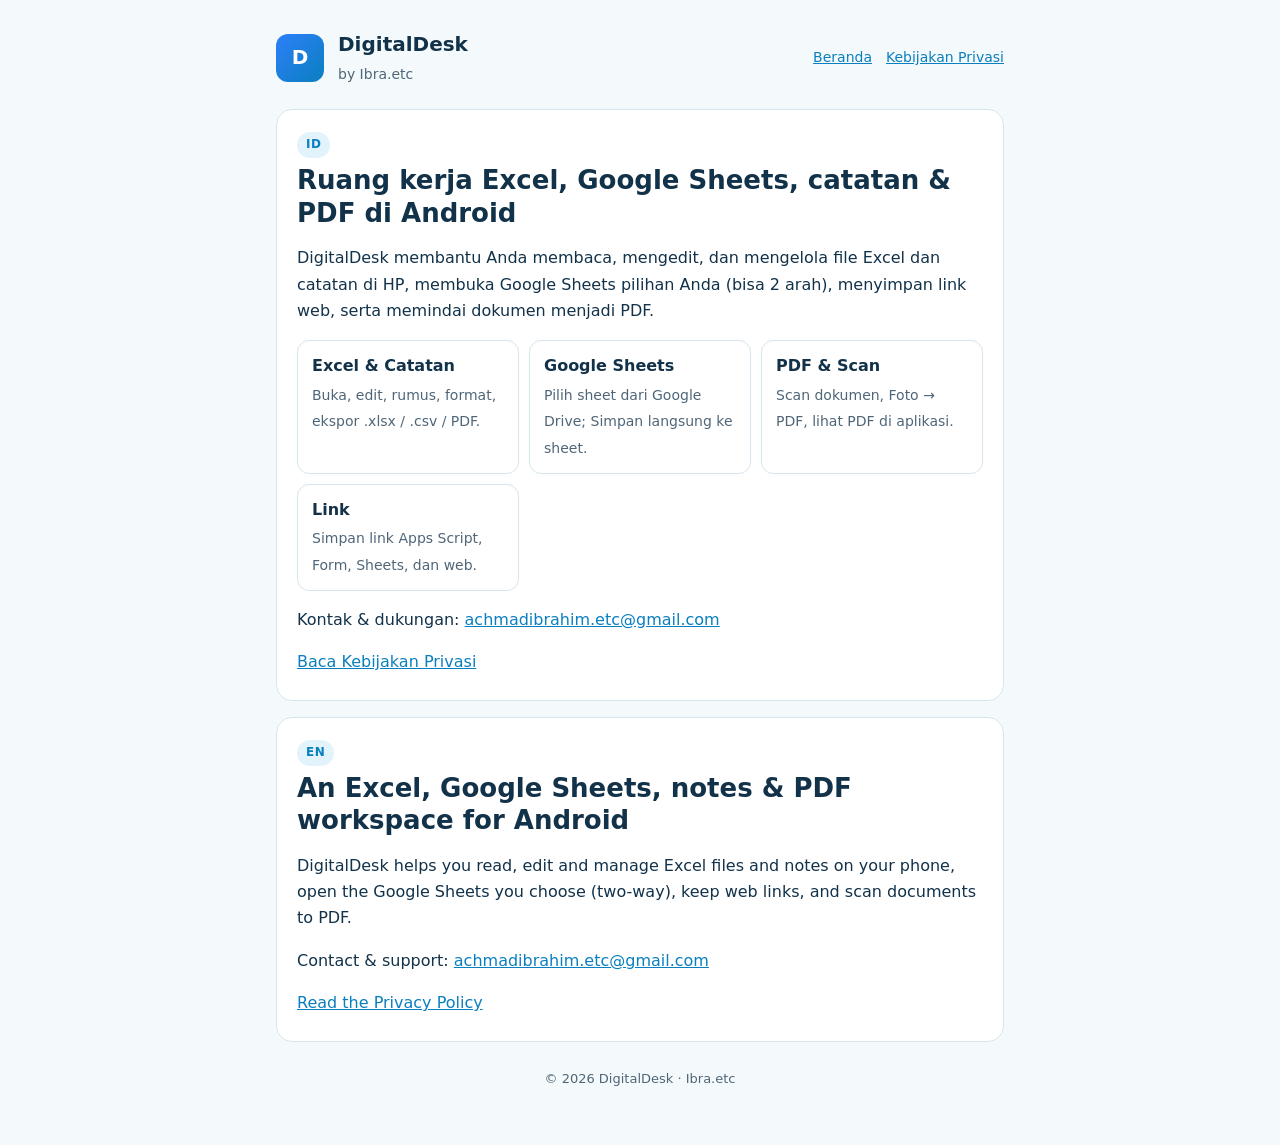
==== index.html @ e3cdcf3e "Add files via upload" ====
<!doctype html>
<html lang="id">
<head>
<meta charset="utf-8">
<meta name="viewport" content="width=device-width, initial-scale=1">
<title>DigitalDesk</title>
<meta name="description" content="DigitalDesk — ruang kerja Android untuk membaca dan mengelola Excel, Google Sheets, catatan, link, dan PDF scan.">
<link rel="stylesheet" href="style.css">
</head>
<body>
<div class="wrap">
  <header>
    <div class="logo" aria-hidden="true">D</div>
    <div><b>DigitalDesk</b><span>by Ibra.etc</span></div>
    <nav><a href="./">Beranda</a><a href="privacy.html">Kebijakan Privasi</a></nav>
  </header>

  <section class="card">
    <span class="lang">ID</span>
    <h1>Ruang kerja Excel, Google Sheets, catatan &amp; PDF di Android</h1>
    <p>DigitalDesk membantu Anda membaca, mengedit, dan mengelola file Excel dan catatan di HP, membuka Google Sheets pilihan Anda (bisa 2 arah), menyimpan link web, serta memindai dokumen menjadi PDF.</p>
    <div class="grid">
      <div class="feat"><b>Excel &amp; Catatan</b><span>Buka, edit, rumus, format, ekspor .xlsx / .csv / PDF.</span></div>
      <div class="feat"><b>Google Sheets</b><span>Pilih sheet dari Google Drive; Simpan langsung ke sheet.</span></div>
      <div class="feat"><b>PDF &amp; Scan</b><span>Scan dokumen, Foto → PDF, lihat PDF di aplikasi.</span></div>
      <div class="feat"><b>Link</b><span>Simpan link Apps Script, Form, Sheets, dan web.</span></div>
    </div>
    <p>Kontak &amp; dukungan: <a href="mailto:achmadibrahim.etc@gmail.com">achmadibrahim.etc@gmail.com</a></p>
    <p><a href="privacy.html">Baca Kebijakan Privasi</a></p>
  </section>

  <section class="card">
    <span class="lang">EN</span>
    <h1>An Excel, Google Sheets, notes &amp; PDF workspace for Android</h1>
    <p>DigitalDesk helps you read, edit and manage Excel files and notes on your phone, open the Google Sheets you choose (two-way), keep web links, and scan documents to PDF.</p>
    <p>Contact &amp; support: <a href="mailto:achmadibrahim.etc@gmail.com">achmadibrahim.etc@gmail.com</a></p>
    <p><a href="privacy.html#en">Read the Privacy Policy</a></p>
  </section>

  <footer>© 2026 DigitalDesk · Ibra.etc</footer>
</div>
</body>
</html>
---- style.css ----
:root{
  --bg:#F4FAFB; --card:#FFFFFF; --ink:#12324A; --soft:#4F6678; --line:#D6E6EE;
  --accent:#0A7FC0; --accent-soft:#E3F3FC;
}
@media (prefers-color-scheme: dark){
  :root{ --bg:#0B0F12; --card:#141A1F; --ink:#E4EEF3; --soft:#9DB1BE; --line:#26313A; --accent:#5EC3F2; --accent-soft:#0F2A38; }
}
*{ box-sizing:border-box; }
html{ -webkit-text-size-adjust:100%; }
body{ margin:0; background:var(--bg); color:var(--ink); font:16px/1.65 system-ui,-apple-system,"Segoe UI",Roboto,"Noto Sans",sans-serif; }
a{ color:var(--accent); }
.wrap{ max-width:760px; margin:0 auto; padding:28px 16px 56px; }
header{ display:flex; align-items:center; gap:14px; margin-bottom:22px; }
.logo{ width:48px; height:48px; border-radius:12px; background:linear-gradient(135deg,#2D7FF9,#0A7FC0); display:grid; place-items:center; color:#fff; font-weight:800; font-size:20px; flex:0 0 auto; }
header b{ font-size:20px; display:block; }
header span{ color:var(--soft); font-size:14px; }
nav{ margin-left:auto; display:flex; gap:14px; font-size:14px; }
.card{ background:var(--card); border:1px solid var(--line); border-radius:16px; padding:20px 20px 8px; margin:0 0 16px; }
h1{ font-size:26px; line-height:1.25; margin:0 0 6px; }
h2{ font-size:19px; margin:22px 0 6px; }
h3{ font-size:16px; margin:16px 0 4px; }
p, li{ color:var(--ink); }
.muted{ color:var(--soft); font-size:14px; }
ul{ padding-left:20px; margin:6px 0 12px; }
li{ margin:4px 0; }
.lang{ display:inline-block; font-size:12px; font-weight:700; letter-spacing:.04em; color:var(--accent); background:var(--accent-soft); padding:3px 9px; border-radius:999px; margin-bottom:6px; }
.grid{ display:grid; grid-template-columns:repeat(auto-fit,minmax(200px,1fr)); gap:10px; margin:10px 0 14px; }
.feat{ border:1px solid var(--line); border-radius:12px; padding:12px 14px; }
.feat b{ display:block; margin-bottom:2px; }
.feat span{ color:var(--soft); font-size:14px; }
footer{ color:var(--soft); font-size:13px; margin-top:26px; text-align:center; }
@media (max-width:520px){ nav{ display:none; } h1{ font-size:22px; } }
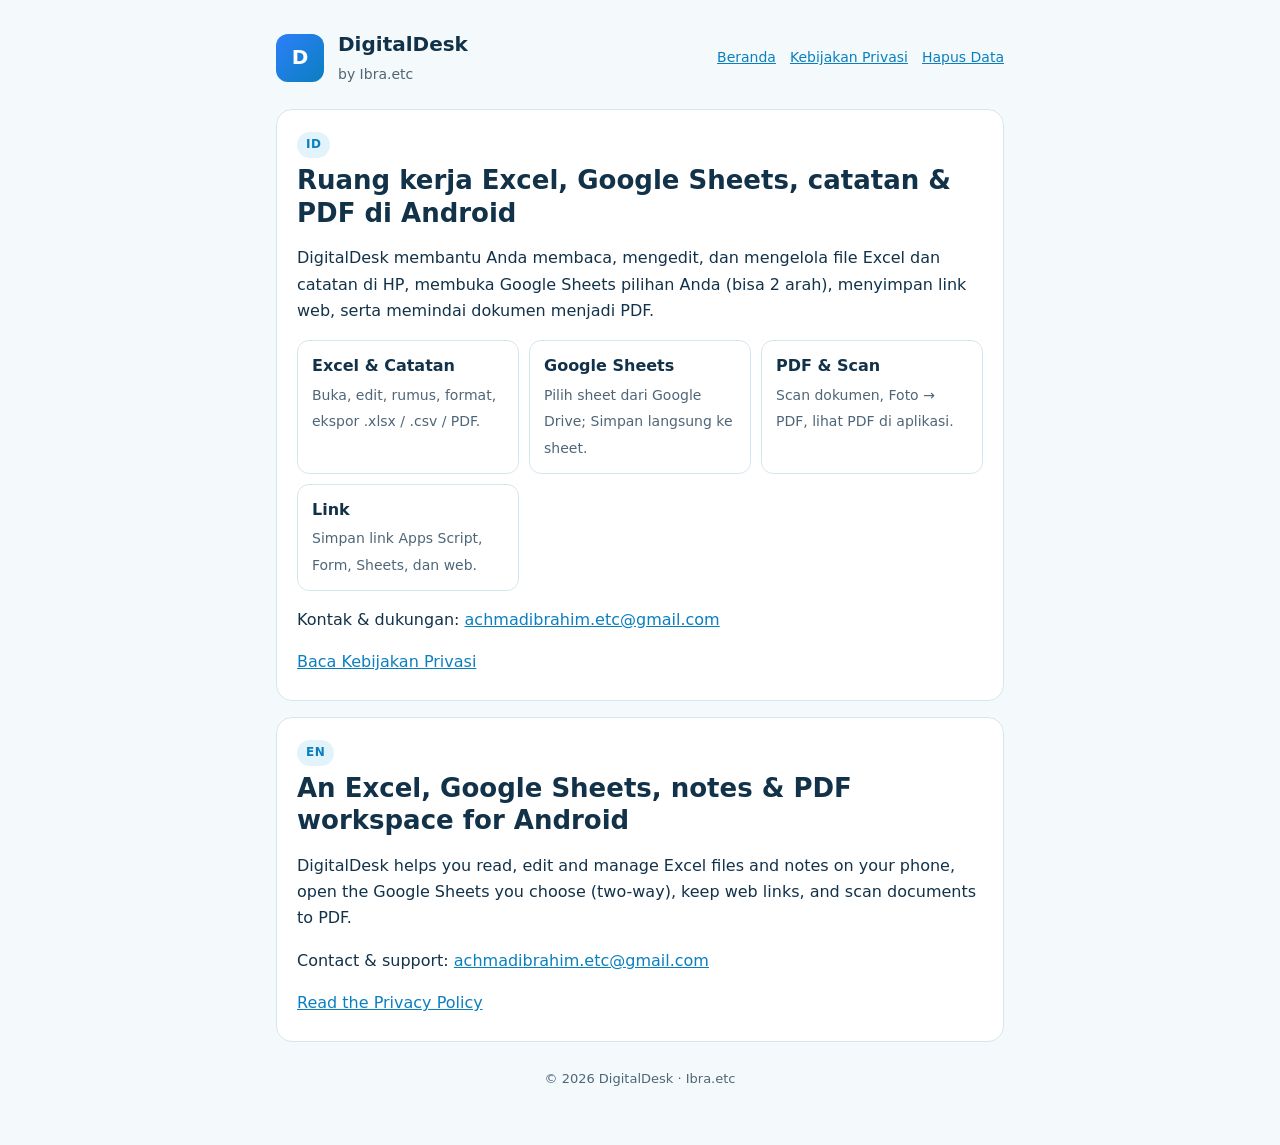
==== commit 073d3438: "Add files via upload" ====
--- a/index.html
+++ b/index.html
@@ -12,7 +12,7 @@
   <header>
     <div class="logo" aria-hidden="true">D</div>
     <div><b>DigitalDesk</b><span>by Ibra.etc</span></div>
-    <nav><a href="./">Beranda</a><a href="privacy.html">Kebijakan Privasi</a></nav>
+    <nav><a href="./">Beranda</a><a href="privacy.html">Kebijakan Privasi</a><a href="delete-data.html">Hapus Data</a></nav>
   </header>
 
   <section class="card">
--- a/style.css
+++ b/style.css
@@ -21,7 +21,7 @@
 h3{ font-size:16px; margin:16px 0 4px; }
 p, li{ color:var(--ink); }
 .muted{ color:var(--soft); font-size:14px; }
-ul{ padding-left:20px; margin:6px 0 12px; }
+ul, ol{ padding-left:20px; margin:6px 0 12px; }
 li{ margin:4px 0; }
 .lang{ display:inline-block; font-size:12px; font-weight:700; letter-spacing:.04em; color:var(--accent); background:var(--accent-soft); padding:3px 9px; border-radius:999px; margin-bottom:6px; }
 .grid{ display:grid; grid-template-columns:repeat(auto-fit,minmax(200px,1fr)); gap:10px; margin:10px 0 14px; }
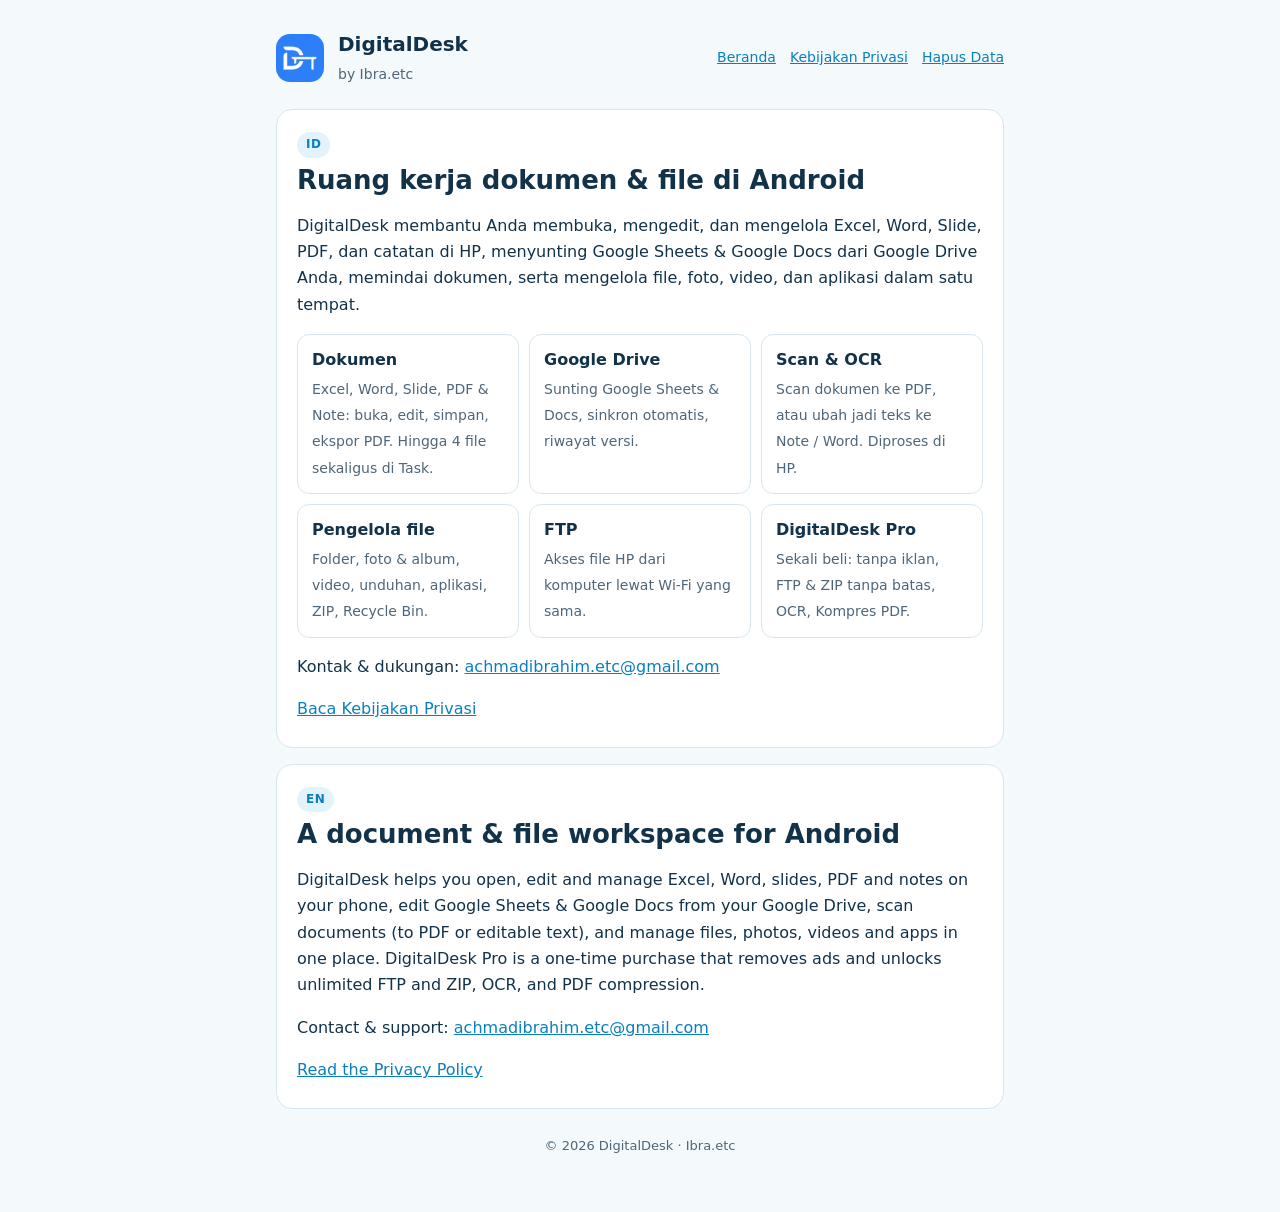
==== commit cdc31fde: "Add files via upload" ====
--- a/index.html
+++ b/index.html
@@ -4,26 +4,29 @@
 <meta charset="utf-8">
 <meta name="viewport" content="width=device-width, initial-scale=1">
 <title>DigitalDesk</title>
-<meta name="description" content="DigitalDesk — ruang kerja Android untuk membaca dan mengelola Excel, Google Sheets, catatan, link, dan PDF scan.">
+<meta name="description" content="DigitalDesk — ruang kerja Android untuk Excel, Word, Slide, PDF, catatan, Google Sheets &amp; Docs, scan dokumen, dan pengelola file.">
+<link rel="icon" href="logo.png">
 <link rel="stylesheet" href="style.css">
 </head>
 <body>
 <div class="wrap">
   <header>
-    <div class="logo" aria-hidden="true">D</div>
+    <img class="logo" src="logo.png" alt="DigitalDesk" width="56" height="56" style="border-radius:14px;object-fit:cover;padding:0;background:none">
     <div><b>DigitalDesk</b><span>by Ibra.etc</span></div>
     <nav><a href="./">Beranda</a><a href="privacy.html">Kebijakan Privasi</a><a href="delete-data.html">Hapus Data</a></nav>
   </header>
 
   <section class="card">
     <span class="lang">ID</span>
-    <h1>Ruang kerja Excel, Google Sheets, catatan &amp; PDF di Android</h1>
-    <p>DigitalDesk membantu Anda membaca, mengedit, dan mengelola file Excel dan catatan di HP, membuka Google Sheets pilihan Anda (bisa 2 arah), menyimpan link web, serta memindai dokumen menjadi PDF.</p>
+    <h1>Ruang kerja dokumen &amp; file di Android</h1>
+    <p>DigitalDesk membantu Anda membuka, mengedit, dan mengelola Excel, Word, Slide, PDF, dan catatan di HP, menyunting Google Sheets &amp; Google Docs dari Google Drive Anda, memindai dokumen, serta mengelola file, foto, video, dan aplikasi dalam satu tempat.</p>
     <div class="grid">
-      <div class="feat"><b>Excel &amp; Catatan</b><span>Buka, edit, rumus, format, ekspor .xlsx / .csv / PDF.</span></div>
-      <div class="feat"><b>Google Sheets</b><span>Pilih sheet dari Google Drive; Simpan langsung ke sheet.</span></div>
-      <div class="feat"><b>PDF &amp; Scan</b><span>Scan dokumen, Foto → PDF, lihat PDF di aplikasi.</span></div>
-      <div class="feat"><b>Link</b><span>Simpan link Apps Script, Form, Sheets, dan web.</span></div>
+      <div class="feat"><b>Dokumen</b><span>Excel, Word, Slide, PDF &amp; Note: buka, edit, simpan, ekspor PDF. Hingga 4 file sekaligus di Task.</span></div>
+      <div class="feat"><b>Google Drive</b><span>Sunting Google Sheets &amp; Docs, sinkron otomatis, riwayat versi.</span></div>
+      <div class="feat"><b>Scan &amp; OCR</b><span>Scan dokumen ke PDF, atau ubah jadi teks ke Note / Word. Diproses di HP.</span></div>
+      <div class="feat"><b>Pengelola file</b><span>Folder, foto &amp; album, video, unduhan, aplikasi, ZIP, Recycle Bin.</span></div>
+      <div class="feat"><b>FTP</b><span>Akses file HP dari komputer lewat Wi-Fi yang sama.</span></div>
+      <div class="feat"><b>DigitalDesk Pro</b><span>Sekali beli: tanpa iklan, FTP &amp; ZIP tanpa batas, OCR, Kompres PDF.</span></div>
     </div>
     <p>Kontak &amp; dukungan: <a href="mailto:achmadibrahim.etc@gmail.com">achmadibrahim.etc@gmail.com</a></p>
     <p><a href="privacy.html">Baca Kebijakan Privasi</a></p>
@@ -31,8 +34,8 @@
 
   <section class="card">
     <span class="lang">EN</span>
-    <h1>An Excel, Google Sheets, notes &amp; PDF workspace for Android</h1>
-    <p>DigitalDesk helps you read, edit and manage Excel files and notes on your phone, open the Google Sheets you choose (two-way), keep web links, and scan documents to PDF.</p>
+    <h1>A document &amp; file workspace for Android</h1>
+    <p>DigitalDesk helps you open, edit and manage Excel, Word, slides, PDF and notes on your phone, edit Google Sheets &amp; Google Docs from your Google Drive, scan documents (to PDF or editable text), and manage files, photos, videos and apps in one place. DigitalDesk Pro is a one-time purchase that removes ads and unlocks unlimited FTP and ZIP, OCR, and PDF compression.</p>
     <p>Contact &amp; support: <a href="mailto:achmadibrahim.etc@gmail.com">achmadibrahim.etc@gmail.com</a></p>
     <p><a href="privacy.html#en">Read the Privacy Policy</a></p>
   </section>
